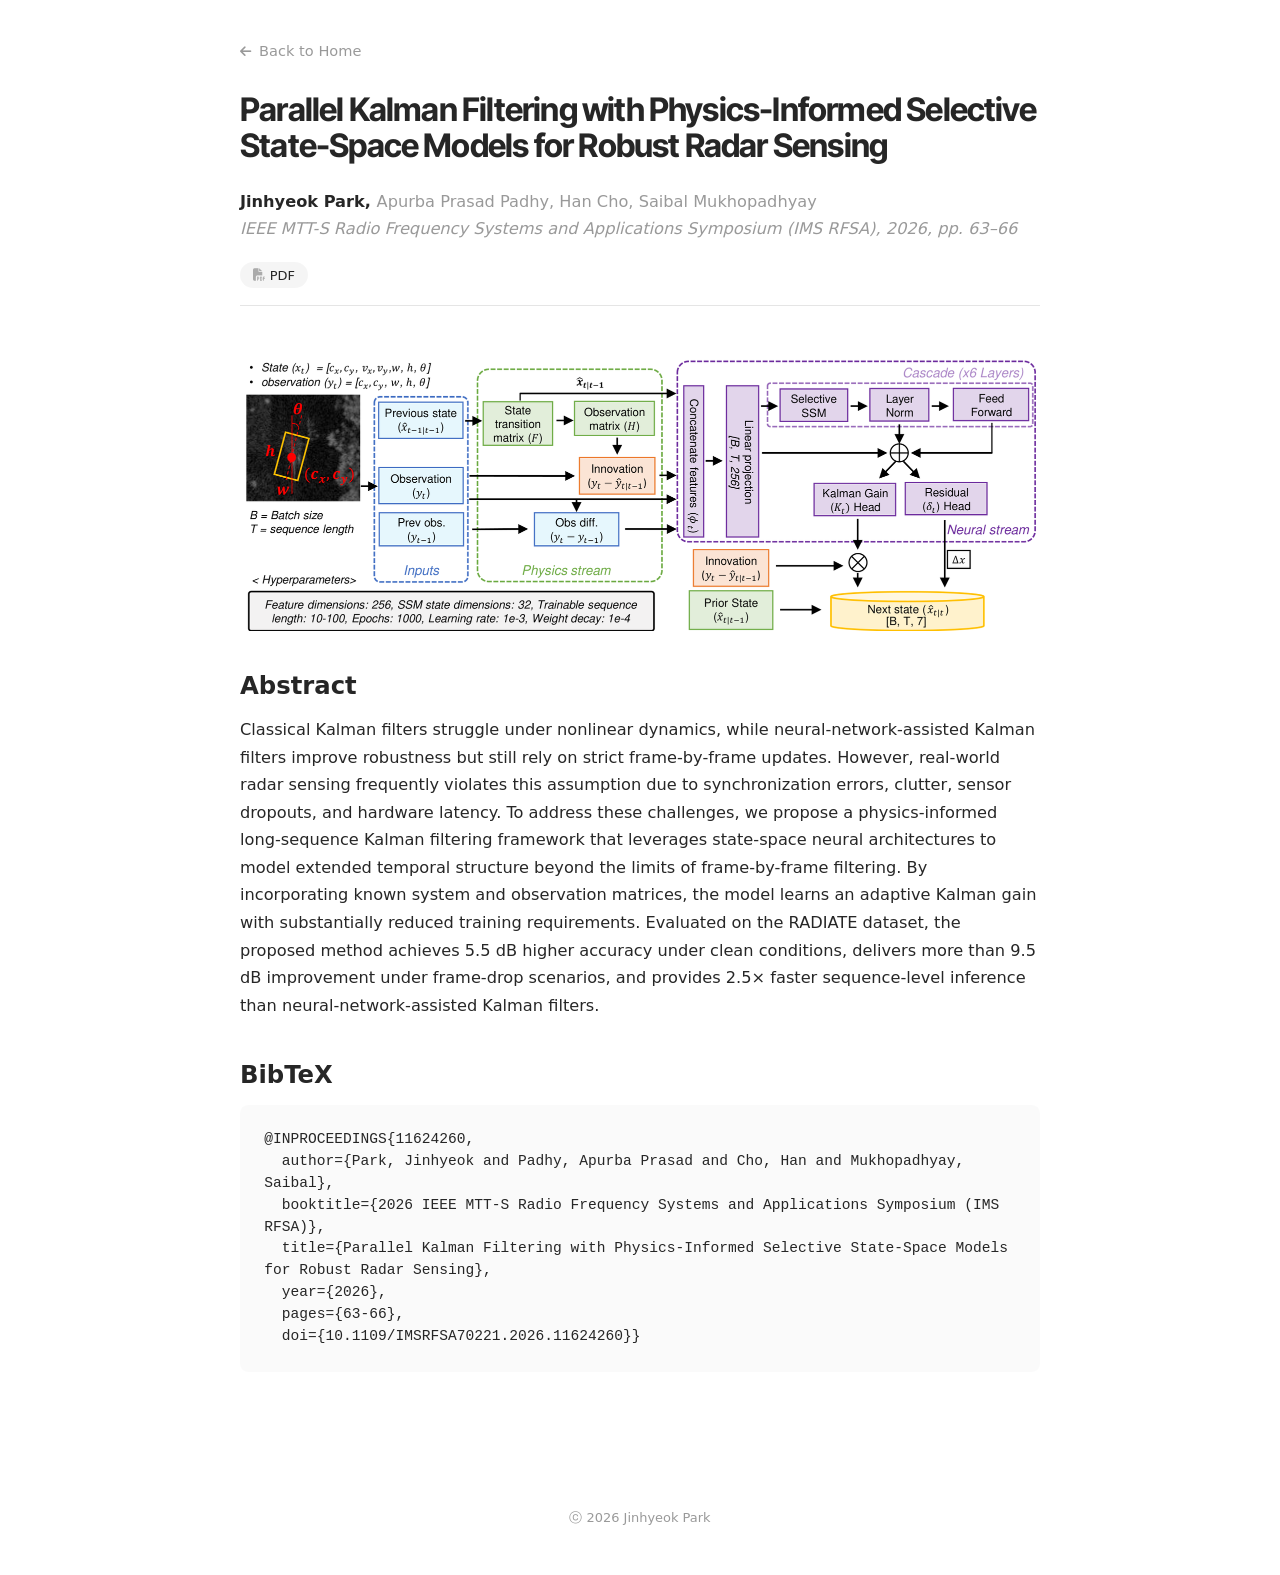
==== pub/ims2026-parallel-kalman-ssm.html @ 210ac363 "publication edit" ====
<!doctype html>
<html lang="en">
<head>
  <meta charset="utf-8">
  <meta name="viewport" content="width=device-width, initial-scale=1">
  <title>Parallel Kalman Filtering with Physics-Informed Selective State-Space Models for Robust Radar Sensing | Jinhyeok Park</title>
  <meta name="description" content="Recasts Kalman filtering as a physics-informed selective SSM, staying robust to frame drops and running 2.5× faster than neural-network-assisted Kalman filters.">
  <meta property="og:title" content="Parallel Kalman Filtering with Physics-Informed Selective State-Space Models for Robust Radar Sensing">
  <meta property="og:type" content="article">
  <meta property="og:image" content="../assets/pub/ims2026-parallel-kalman-ssm.png">
  <link rel="apple-touch-icon" sizes="180x180" href="../faviconfiles/apple-touch-icon.png">
  <link rel="icon" type="image/png" sizes="32x32" href="../faviconfiles/favicon-32x32.png">
  <link rel="icon" type="image/png" sizes="16x16" href="../faviconfiles/favicon-16x16.png">
  <link rel="manifest" href="../faviconfiles/site.webmanifest">
  <link rel="preconnect" href="https://fonts.googleapis.com">
  <link rel="preconnect" href="https://fonts.gstatic.com" crossorigin>
  <link href="https://fonts.googleapis.com/css2?family=Inter+Tight:wght@600;700&display=swap" rel="stylesheet">
  <link rel="stylesheet" href="https://cdnjs.cloudflare.com/ajax/libs/font-awesome/6.5.2/css/all.min.css">
  <link rel="stylesheet" href="../assets/style.css">
</head>
<body>
<div class="publication-page">
  <a class="back-link" href="../index.html#publications"><i class="fas fa-arrow-left"></i> Back to Home</a>
  <h1 class="publication-title">Parallel Kalman Filtering with Physics-Informed Selective State-Space Models for Robust Radar Sensing</h1>
  <div class="publication-authors"><span class="author-me">Jinhyeok Park, </span><span class="author">Apurba Prasad Padhy, </span><span class="author">Han Cho, </span><span class="author"><a href="https://ece.gatech.edu/directory/saibal-mukhopadhyay" target="_blank" rel="noreferrer">Saibal Mukhopadhyay</a></span></div>
  <div class="publication-venue">IEEE MTT-S Radio Frequency Systems and Applications Symposium (IMS RFSA), 2026, pp. 63–66</div>
  <div class="publication-links"><a class="publication-link-btn" href="../publications/IMS_2026_PKF.pdf" target="_blank" rel="noreferrer"><i class="fas fa-file-pdf"></i>PDF</a></div>
  <div class="publication-image"><img src="../assets/pub/ims2026-parallel-kalman-ssm.png" alt="Parallel Kalman Filtering with Physics-Informed Selective State-Space Models for Robust Radar Sensing"></div>
  <div class="publication-section">
    <h2>Abstract</h2>
    <p>Classical Kalman filters struggle under nonlinear dynamics, while neural-network-assisted Kalman filters improve robustness but still rely on strict frame-by-frame updates. However, real-world radar sensing frequently violates this assumption due to synchronization errors, clutter, sensor dropouts, and hardware latency. To address these challenges, we propose a physics-informed long-sequence Kalman filtering framework that leverages state-space neural architectures to model extended temporal structure beyond the limits of frame-by-frame filtering. By incorporating known system and observation matrices, the model learns an adaptive Kalman gain with substantially reduced training requirements. Evaluated on the RADIATE dataset, the proposed method achieves 5.5 dB higher accuracy under clean conditions, delivers more than 9.5 dB improvement under frame-drop scenarios, and provides 2.5× faster sequence-level inference than neural-network-assisted Kalman filters.</p>
  </div>
  <div class="publication-section" id="bibtex">
    <h2>BibTeX</h2>
    <div class="bibtex-wrapper" title="Click to copy"><span class="copy-note">Copied!</span><pre>@INPROCEEDINGS{11624260,
  author={Park, Jinhyeok and Padhy, Apurba Prasad and Cho, Han and Mukhopadhyay, Saibal},
  booktitle={2026 IEEE MTT-S Radio Frequency Systems and Applications Symposium (IMS RFSA)},
  title={Parallel Kalman Filtering with Physics-Informed Selective State-Space Models for Robust Radar Sensing},
  year={2026},
  pages={63-66},
  doi={10.1109/IMSRFSA70221.2026.11624260}}</pre></div>
  </div>
</div>
<footer>ⓒ 2026 Jinhyeok Park</footer>
<script>
  document.querySelectorAll('.bibtex-wrapper').forEach(function (box) {
    box.addEventListener('click', function () {
      var text = box.querySelector('pre').innerText, note = box.querySelector('.copy-note');
      var done = function () { note.classList.add('show'); setTimeout(function () { note.classList.remove('show'); }, 1500); };
      if (navigator.clipboard) navigator.clipboard.writeText(text).then(done, function () {});
    });
  });
</script>
</body>
</html>
---- assets/style.css ----
:root {
  color-scheme: light;
  --bg: #ffffff;
  --ink: rgba(0,0,0,.85);
  --ink-2: rgba(0,0,0,.6);
  --muted: rgba(0,0,0,.4);
  --line: rgba(0,0,0,.1);
  --chip: rgba(0,0,0,.02);
  --chip-hover: rgba(0,0,0,.06);
  --award-bg: #fff9e6;
  --award-ink: #c80;
  --review-bg: #eef4fb;
  --review-ink: #2f5f8f;
}

* { margin: 0; padding: 0; box-sizing: border-box; -webkit-font-smoothing: antialiased; }
html { font-size: 16.2px; }
body {
  background: var(--bg);
  color: var(--ink);
  font-family: system-ui, -apple-system, BlinkMacSystemFont, "Segoe UI", Roboto, Oxygen, Ubuntu, Cantarell, "Open Sans", "Helvetica Neue", sans-serif;
  word-break: keep-all;
}
a { color: inherit; text-decoration: none; }
strong { font-weight: 600; }

.contents {
  max-width: calc(770px + 2 * 38px);
  margin: 0 auto;
  padding: 3rem 38px 0;
  display: flex; flex-direction: column; gap: 3rem;
}
.section { line-height: 1.6; }
.section .title {
  border-bottom: 1px solid var(--line);
  margin-bottom: 1rem;
  font-size: 1.4rem; font-weight: 500;
}

/* ---------- header ---------- */
.top { position: relative; display: flex; justify-content: space-between; align-items: center; margin-bottom: 1.5rem; }
.logo { display: flex; align-items: center; }
.round {
  flex-shrink: 0; width: 120px; height: 120px; margin-right: 20px;
  border-radius: 100%; overflow: hidden;
}
.round img { width: 100%; height: 100%; object-fit: cover; display: block; }
.logo h1 {
  font-family: "Inter Tight", system-ui, sans-serif;
  font-weight: 700; line-height: 1; font-size: 2.5rem; letter-spacing: -.06rem;
}
.logo h3 { font-weight: 400; line-height: 1.2; color: var(--muted); margin-top: .35rem; font-size: 1.17rem; }
.social { display: flex; align-items: center; gap: .6rem; position: absolute; top: 44px; right: 0; }
.social a {
  display: flex; justify-content: center; align-items: center;
  width: 2rem; height: 2rem; border-radius: 50%;
  color: var(--muted); background: var(--chip);
  transition: background-color .15s ease, color .15s ease;
}
.social a:hover { color: var(--ink); background: var(--chip-hover); }
.social a:active { transform: scale(.92); }
.social .cv-icon { font-size: .75rem; font-weight: 700; letter-spacing: -.02em; }
.social i { font-size: 1rem; }

/* ---------- intro ---------- */
.info { padding: 1rem 1rem 0; }
.info p + p { margin-top: 1rem; }
.info a, .news-item a, .row a {
  text-decoration: underline; text-decoration-color: var(--muted); transition: color .2s ease;
}
.info a:hover, .news-item a:hover, .row a:hover { color: var(--ink-2); }

/* ---------- news / dated rows ---------- */
.news-list { display: flex; flex-direction: column; gap: 1rem; line-height: 1.3; }
.news-item, .row { display: flex; align-items: start; }
.news-item .date, .row .date {
  margin-top: 2px; width: 6rem; flex-shrink: 0; white-space: nowrap;
  font-size: .8rem; color: var(--muted);
}
.news-item .text, .row .text { flex: 1 0 0; }
.row .text .sub { display: block; font-size: .9rem; color: var(--ink-2); margin-top: .15rem; }
.row .date { width: 8.5rem; }
.is-hidden { display: none !important; }

.more-btn {
  font-size: .9rem; cursor: pointer; text-align: center; color: var(--muted);
  background: none; border: 0; font-family: inherit; padding: .25rem; width: 100%;
}
.more-btn:hover { color: var(--ink); }

/* ---------- publications ---------- */
.pub-list { display: flex; flex-direction: column; gap: 3rem; }
.pub-main { display: flex; gap: 2rem; align-items: center; }
.thumb {
  flex-shrink: 0; width: 15rem; aspect-ratio: 2/1; overflow: hidden;
  display: flex; align-items: center; justify-content: center;
  background: #fff; border: 1px solid var(--line); border-radius: 2px;
  transition: opacity .2s ease;
}
.thumb:hover { opacity: .75; }
.thumb img { width: 100%; height: 100%; object-fit: contain; display: block; padding: .35rem; }

.pub-info { display: flex; flex-direction: column; }
.pub-meta { font-size: .85rem; line-height: 1.6rem; margin-bottom: .15rem; display: flex; flex-wrap: wrap; align-items: center; gap: .35rem; }
.pub-venue {
  white-space: nowrap; border: 1px solid var(--line); line-height: 1;
  padding: .2rem .3rem; border-radius: .25rem; color: var(--ink-2);
}
.badge { line-height: 1; padding: .2rem .5rem; border-radius: .25rem; font-weight: 500; }
.badge.award  { background: var(--award-bg); color: var(--award-ink); }
.pub-title { font-weight: 600; }
.pub-title-link:hover .pub-title { color: var(--ink-2); }
.pub-desc { font-size: .95rem; line-height: 1.35; margin-top: .2rem; }
.links { margin-top: .6rem; display: flex; flex-wrap: wrap; gap: .75rem; }
.links a { display: inline-flex; align-items: center; gap: .2rem; font-size: .85rem; }
.links a:hover { color: var(--ink-2); }
.links i { color: var(--muted); font-size: .7rem; }

footer { display: flex; justify-content: center; padding: 6rem 0 3rem; font-size: .8em; color: var(--muted); }

@media (max-width: 700px) {
  .contents { padding: 1.5rem 16px 0; gap: 2.5rem; }
  .top { display: block; }
  .social { position: static; margin-top: .9rem; justify-content: flex-start; }
  .round { width: 92px; height: 92px; margin-right: 16px; }
  .logo h1 { font-size: 2rem; }
  .logo h3 { font-size: .9rem; }
  .info { padding: .5rem 0 0; }
  .pub-main { flex-direction: column; align-items: flex-start; gap: 1rem; }
  .thumb { width: 100%; }
  .news-item, .row { display: block; }
  .news-item .date, .row .date { width: auto; margin-bottom: .1rem; }
}

/* ---------- publication detail page ---------- */
.publication-page { max-width: calc(800px + 2 * 38px); margin: 0 auto; padding: 2.5rem 38px 0; }
.back-link { display: inline-flex; align-items: center; gap: .5rem; color: var(--muted); margin-bottom: 2rem; font-size: .9rem; }
.back-link:hover { color: var(--ink); }
.back-link i { font-size: .8rem; }
.publication-title {
  font-family: "Inter Tight", system-ui, sans-serif;
  font-size: 2rem; font-weight: 700; line-height: 1.12; letter-spacing: -.05rem; margin-bottom: 1.5rem;
}
.publication-authors { font-size: 1rem; line-height: 1.6; margin-bottom: .25rem; }
.publication-authors .author-me { font-weight: 600; color: var(--ink); }
.publication-authors .author { color: var(--muted); }
.publication-authors a:hover { text-decoration: underline; }
.publication-venue { font-style: italic; color: var(--muted); margin-bottom: 1.5rem; }
.publication-links { display: flex; flex-wrap: wrap; gap: .75rem; margin-bottom: 3rem; padding-bottom: 1rem; border-bottom: 1px solid var(--line); }
.publication-link-btn {
  display: inline-flex; align-items: center; gap: .3rem; padding: .35rem .8rem;
  background: rgba(0,0,0,.04); border-radius: 2rem; font-size: .8rem; font-weight: 500;
  transition: background-color .2s ease;
}
.publication-link-btn i { font-size: .75rem; color: rgba(0,0,0,.3); }
.publication-link-btn:hover { background: rgba(0,0,0,.08); }
.publication-image { margin-bottom: 2.5rem; }
.publication-image img { width: 100%; height: auto; display: block; }
.publication-section { margin-bottom: 2.5rem; }
.publication-section h2 { font-size: 1.5rem; font-weight: 600; margin-bottom: 1rem; }
.publication-section p { line-height: 1.7; }
.bibtex-wrapper {
  position: relative; overflow-x: auto; cursor: pointer;
  background: rgba(0,0,0,.02); border-radius: .5rem; padding: 1.5rem;
}
.bibtex-wrapper:hover { background: rgba(0,0,0,.04); }
.bibtex-wrapper pre { margin: 0; font-family: "Courier New", monospace; font-size: .9rem; line-height: 1.5; white-space: pre-wrap; }
.copy-note {
  position: absolute; top: .5rem; right: .75rem; font-size: .8rem; font-weight: 500; color: var(--ink-2);
  opacity: 0; transition: opacity .2s ease;
}
.copy-note.show { opacity: 1; }
@media (max-width: 700px) {
  .publication-page { padding: 1.5rem 16px 0; }
  .publication-title { font-size: 1.6rem; }
  .bibtex-wrapper { padding: 1rem; }
}
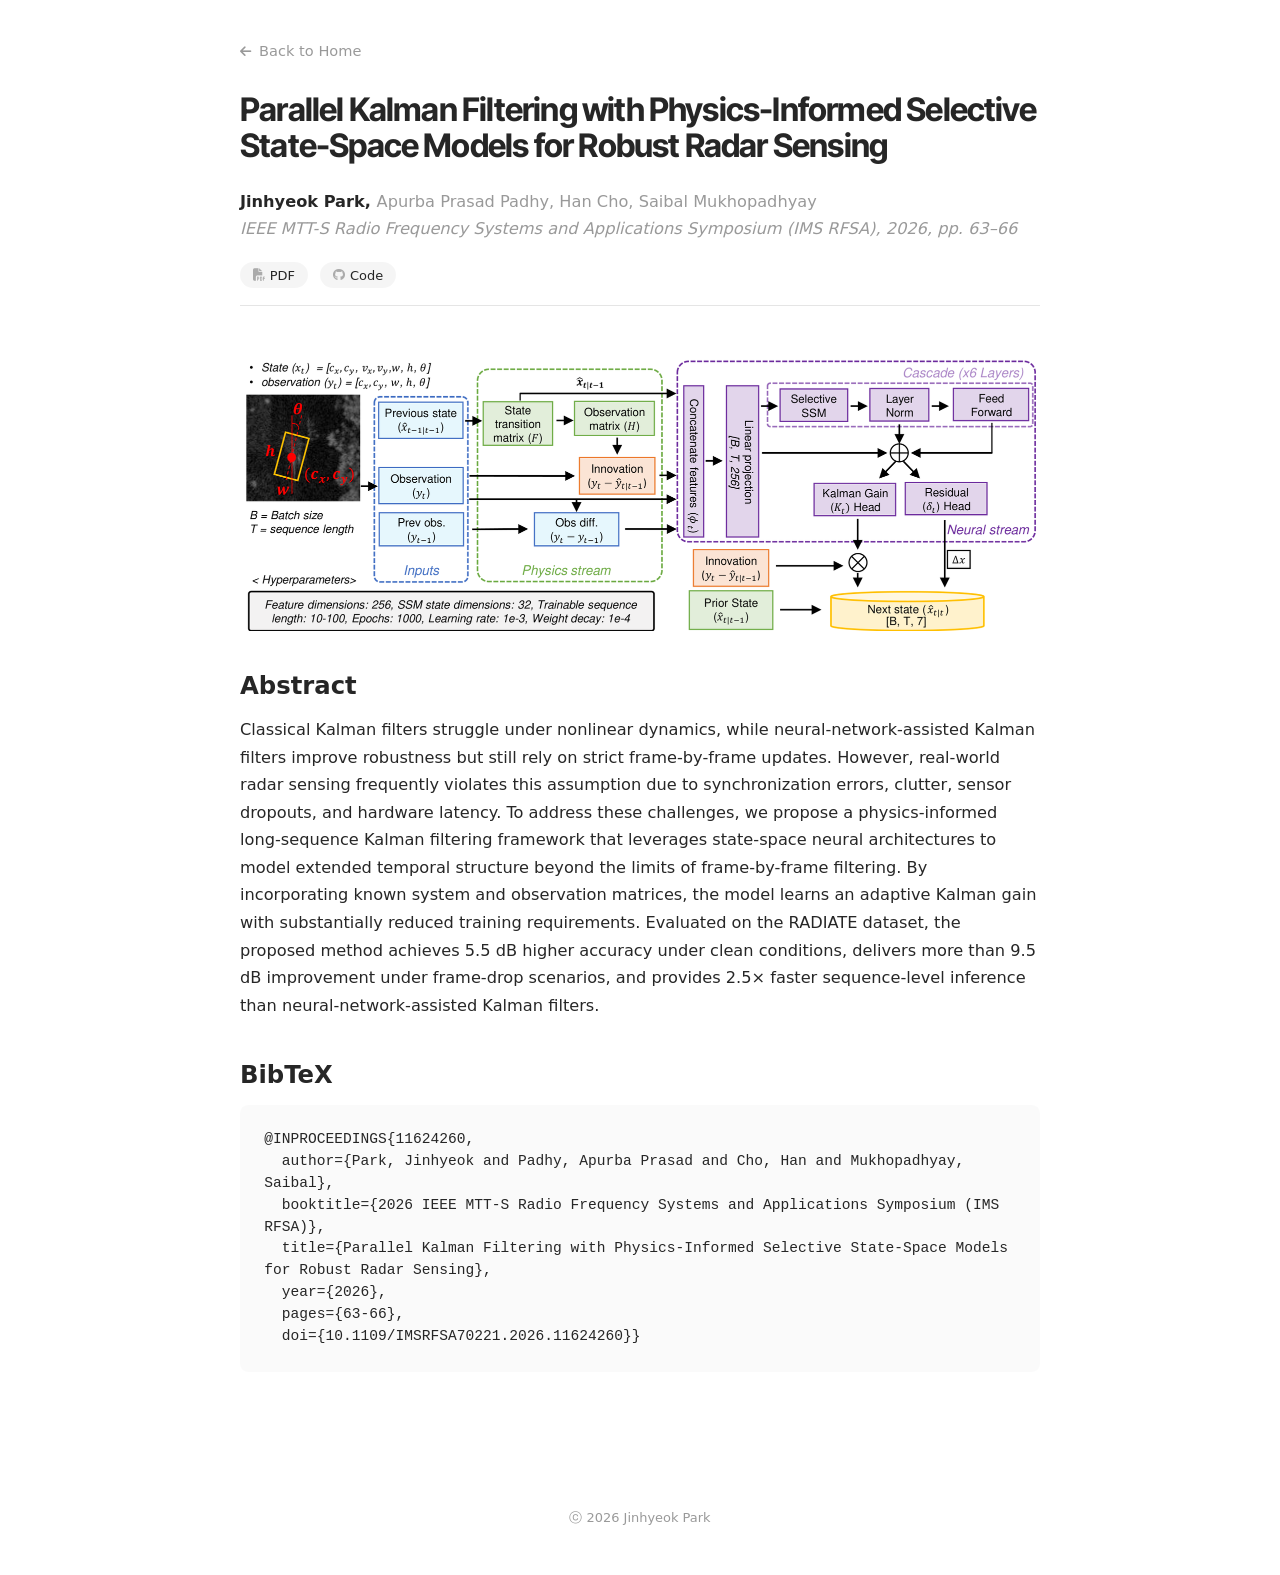
==== commit e41e856b: "ssm-kf" ====
--- a/pub/ims2026-parallel-kalman-ssm.html
+++ b/pub/ims2026-parallel-kalman-ssm.html
@@ -9,6 +9,8 @@
   <meta property="og:type" content="article">
   <meta property="og:image" content="../assets/pub/ims2026-parallel-kalman-ssm.png">
   <link rel="apple-touch-icon" sizes="180x180" href="../faviconfiles/apple-touch-icon.png">
+  <link rel="icon" href="../favicon.ico" sizes="any">
+  <link rel="icon" type="image/png" sizes="192x192" href="../faviconfiles/android-chrome-192x192.png">
   <link rel="icon" type="image/png" sizes="32x32" href="../faviconfiles/favicon-32x32.png">
   <link rel="icon" type="image/png" sizes="16x16" href="../faviconfiles/favicon-16x16.png">
   <link rel="manifest" href="../faviconfiles/site.webmanifest">
@@ -24,7 +26,7 @@
   <h1 class="publication-title">Parallel Kalman Filtering with Physics-Informed Selective State-Space Models for Robust Radar Sensing</h1>
   <div class="publication-authors"><span class="author-me">Jinhyeok Park, </span><span class="author">Apurba Prasad Padhy, </span><span class="author">Han Cho, </span><span class="author"><a href="https://ece.gatech.edu/directory/saibal-mukhopadhyay" target="_blank" rel="noreferrer">Saibal Mukhopadhyay</a></span></div>
   <div class="publication-venue">IEEE MTT-S Radio Frequency Systems and Applications Symposium (IMS RFSA), 2026, pp. 63–66</div>
-  <div class="publication-links"><a class="publication-link-btn" href="../publications/IMS_2026_PKF.pdf" target="_blank" rel="noreferrer"><i class="fas fa-file-pdf"></i>PDF</a></div>
+  <div class="publication-links"><a class="publication-link-btn" href="../publications/IMS_2026_PKF.pdf" target="_blank" rel="noreferrer"><i class="fas fa-file-pdf"></i>PDF</a><a class="publication-link-btn" href="https://github.com/jpark3263/SSM_KF" target="_blank" rel="noreferrer"><i class="fab fa-github"></i>Code</a></div>
   <div class="publication-image"><img src="../assets/pub/ims2026-parallel-kalman-ssm.png" alt="Parallel Kalman Filtering with Physics-Informed Selective State-Space Models for Robust Radar Sensing"></div>
   <div class="publication-section">
     <h2>Abstract</h2>
--- a/assets/style.css
+++ b/assets/style.css
@@ -99,6 +99,8 @@
 }
 .thumb:hover { opacity: .75; }
 .thumb img { width: 100%; height: 100%; object-fit: contain; display: block; padding: .35rem; }
+.thumb video { width: 100%; height: 100%; object-fit: contain; display: block; background: #000; }
+.projects .pub-list, .pub-list.projects { gap: 2.5rem; }
 
 .pub-info { display: flex; flex-direction: column; }
 .pub-meta { font-size: .85rem; line-height: 1.6rem; margin-bottom: .15rem; display: flex; flex-wrap: wrap; align-items: center; gap: .35rem; }
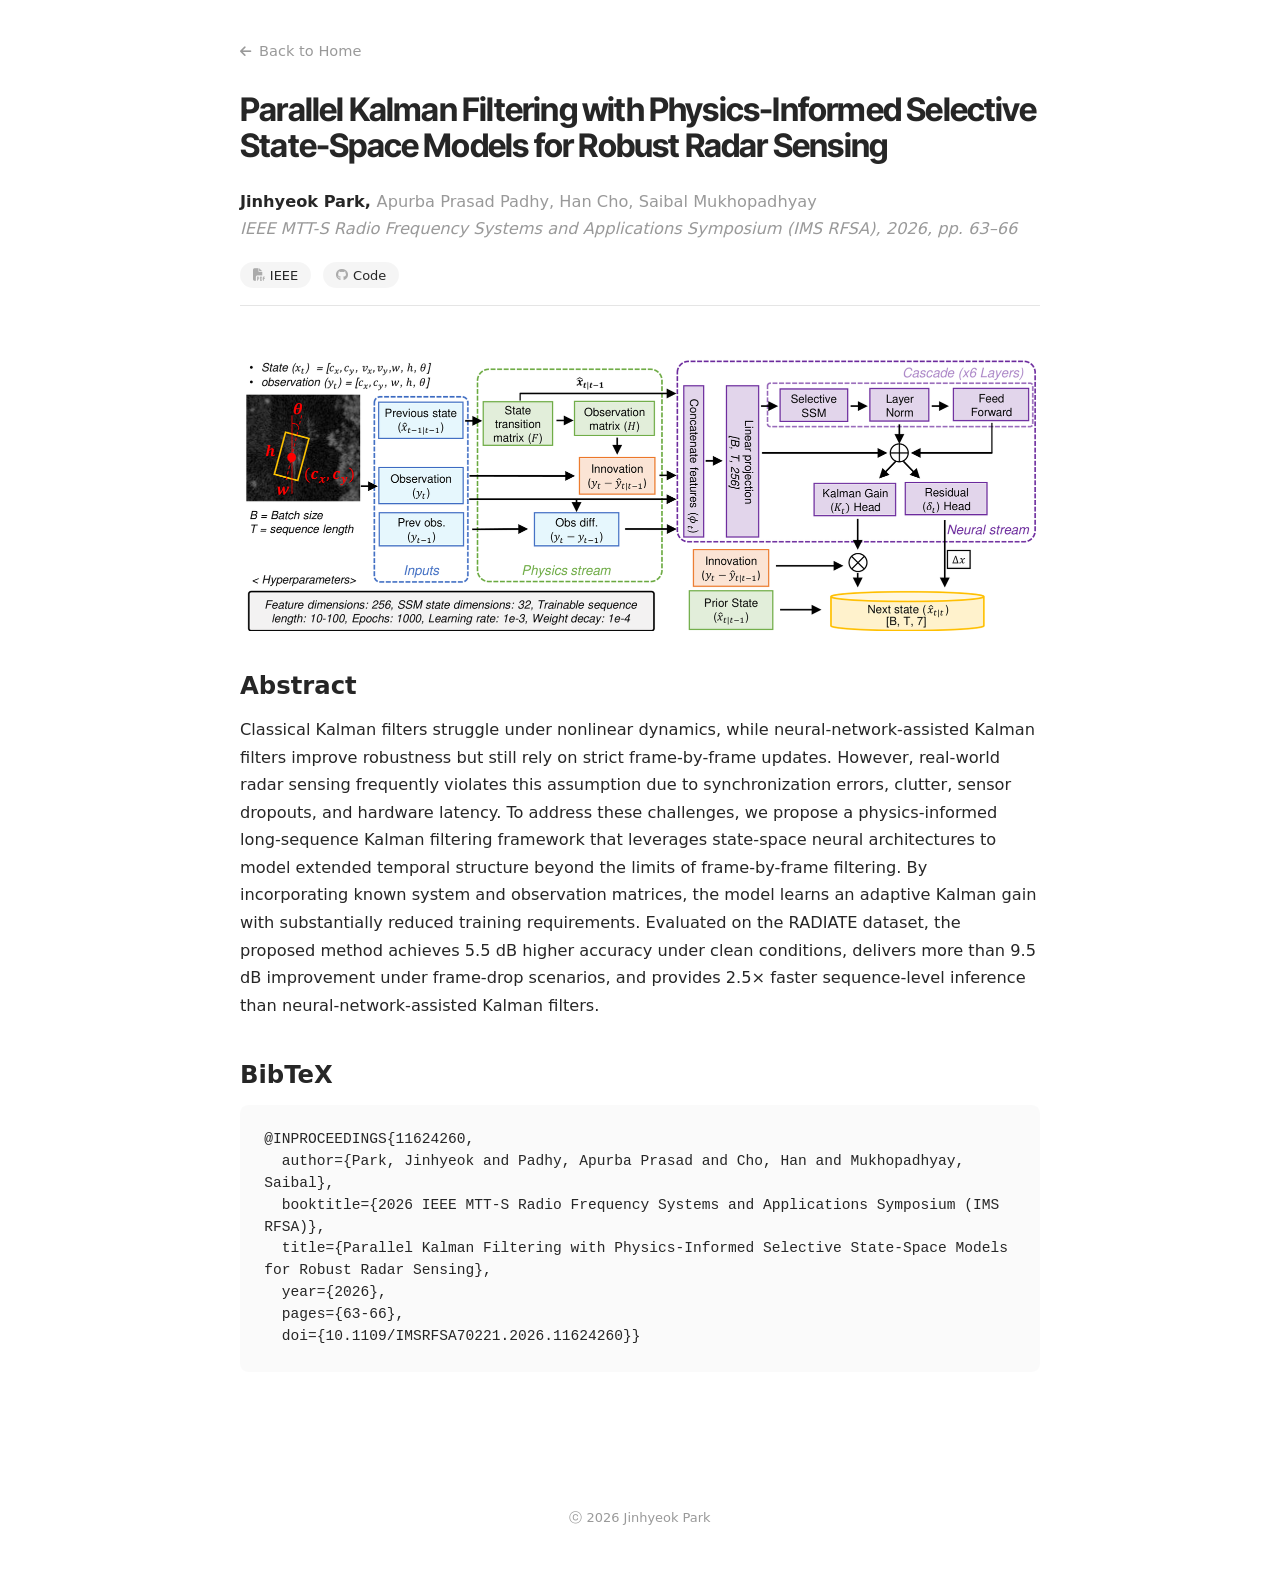
==== commit c9c0f579: "ieee" ====
--- a/pub/ims2026-parallel-kalman-ssm.html
+++ b/pub/ims2026-parallel-kalman-ssm.html
@@ -26,7 +26,7 @@
   <h1 class="publication-title">Parallel Kalman Filtering with Physics-Informed Selective State-Space Models for Robust Radar Sensing</h1>
   <div class="publication-authors"><span class="author-me">Jinhyeok Park, </span><span class="author">Apurba Prasad Padhy, </span><span class="author">Han Cho, </span><span class="author"><a href="https://ece.gatech.edu/directory/saibal-mukhopadhyay" target="_blank" rel="noreferrer">Saibal Mukhopadhyay</a></span></div>
   <div class="publication-venue">IEEE MTT-S Radio Frequency Systems and Applications Symposium (IMS RFSA), 2026, pp. 63–66</div>
-  <div class="publication-links"><a class="publication-link-btn" href="../publications/IMS_2026_PKF.pdf" target="_blank" rel="noreferrer"><i class="fas fa-file-pdf"></i>PDF</a><a class="publication-link-btn" href="https://github.com/jpark3263/SSM_KF" target="_blank" rel="noreferrer"><i class="fab fa-github"></i>Code</a></div>
+  <div class="publication-links"><a class="publication-link-btn" href="https://ieeexplore.ieee.org/document/11624260" target="_blank" rel="noreferrer"><i class="fas fa-file-pdf"></i>IEEE</a><a class="publication-link-btn" href="https://github.com/jpark3263/SSM_KF" target="_blank" rel="noreferrer"><i class="fab fa-github"></i>Code</a></div>
   <div class="publication-image"><img src="../assets/pub/ims2026-parallel-kalman-ssm.png" alt="Parallel Kalman Filtering with Physics-Informed Selective State-Space Models for Robust Radar Sensing"></div>
   <div class="publication-section">
     <h2>Abstract</h2>
